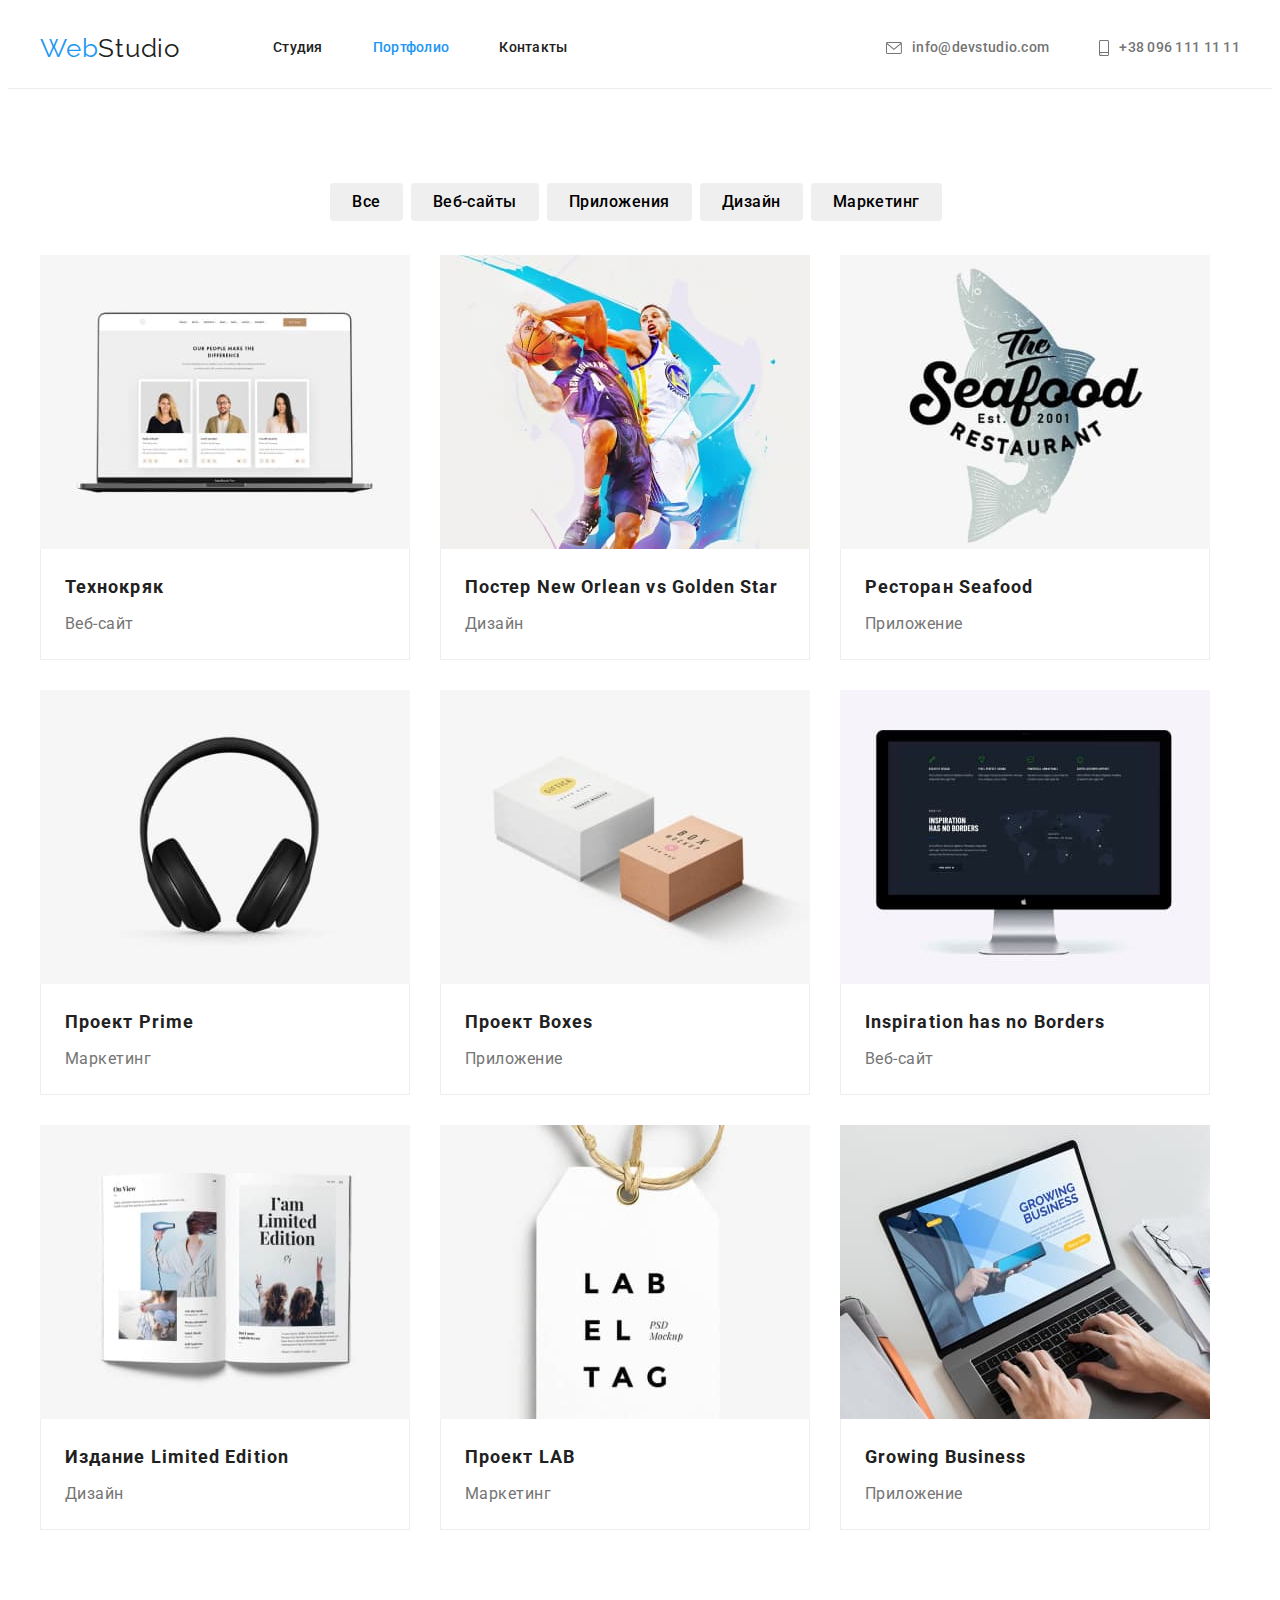
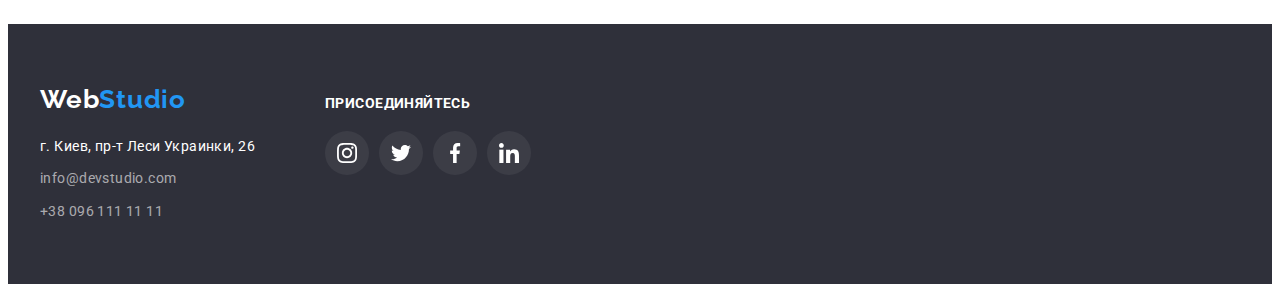
==== portfolio.html @ eb219b80 "Overlay add" ====
<!DOCTYPE html>
<html lang="ru">
<head>
    <meta charset="UTF-8">
    <meta http-equiv="X-UA-Compatible" content="IE=edge">
    <meta name="viewport" content="width=device-width, initial-scale=1.0">
    <title>Document</title>
    <link rel="preconnect" href="https://fonts.googleapis.com">
    <link rel="preconnect" href="https://fonts.gstatic.com" crossorigin>
    <link href="https://fonts.googleapis.com/css2?family=Raleway:wght@700&family=Roboto:wght@400;500;700;900&display=swap" rel="stylesheet">
    <link rel="stylesheet" href="https://cdnjs.cloudflare.com/ajax/libs/modern-normalize/1.1.0/modern-normalize.min.css" integrity="sha512-wpPYUAdjBVSE4KJnH1VR1HeZfpl1ub8YT/NKx4PuQ5NmX2tKuGu6U/JRp5y+Y8XG2tV+wKQpNHVUX03MfMFn9Q==" crossorigin="anonymous" referrerpolicy="no-referrer" />
    <link rel="stylesheet" href="./css/styles.css">
</head>
<body class="page">
    <!--Шапка сайта-->
    <header class="page-header">
        <div class="container main-nav">
        <a href="/" class="logo link">
        <p lang="en"> <span class="logo-header">Web</span>Studio</p> 
        </a>
        <nav class="nav-list">
        <ul class="site-nav list">
            <li class="item"><a href="./index.html" class="link">Студия</a></li>
            <li class="item"><a href="./portfolio.html" class="link current" >Портфолио</a></li>  
            <li class="item"><a href="" class="link" >Контакты</a></li>
        </ul>
        </nav>
        <ul class="phone-mail list">
            <li class="item" >
                <a class="mail-number link" href="mail:info@devstudio.com">
                    <svg class="icon-mail" width="16" height="12">
                        <use href="./images/sprite.svg#icon-envelope">
                        </use>
                    </svg>
                    info@devstudio.com</a>
            </li>
            <li class="item">
                <a class="mail-number link" href="tel:380961111111">
                        <svg class="icon-mail" width="10" height="16">
                            <use href="./images/sprite.svg#icon-smartphone">
                            </use>
                        </svg>+38 096 111 11 11</a>
            </li>
        </ul>
        </div>
    </header>
    <main>
        <!-- Фильтр -->
            <section class="section">
                <div class="container">
                <h1 hidden>portfolio</h1>
                    <ul class="button-list list">
                        <li  class="btn">
                            <button class="buttons" type="button">Все</button>
                        </li>
                        <li class="btn">
                            <button class="buttons" type="button">Веб-сайты</button>
                        </li>
                        <li class="btn">
                            <button class="buttons" type="button">Приложения</button>
                        </li>
                        <li class="btn">
                            <button class="buttons" type="button">Дизайн</button>
                        </li>
                        <li class="btn">
                            <button class="buttons" type="button">Маркетинг</button>
                        </li>
                    </ul>
        <!-- Галерея -->
            <ul class="galerry-list list">
                <li class="gallery">
                    <a class="links flex-elements" href="">
                    <div class="links-img">
                    <img src="./images-portfolio/image.jpg" alt="фото технокряк" width="370" height="294">
                    <p class="overlay">
                        Ресурс предлагает комплексные предложения с разным уровнем функционала и сервисов. Все это позволит посетителю получить исчерпывающие сведения о компании или частном лице.                    
                    </p>
                    </div>
                    <div class="names-pic">
                    <h3 class="name-pic">Технокряк</h3> 
                    <p class="kind-bussines">Веб-сайт</p>
                    </div>
                </a>
                </li>
                <li class="gallery"><a class="links flex-elements" href="">
                    <div class="links-img">
                    <img src="./images-portfolio/image1.jpg" alt="постер нба" width="370" height="294">
                    <p class="overlay">
                        Ресурс предлагает комплексные предложения с разным уровнем функционала и сервисов. Все это позволит посетителю получить исчерпывающие сведения о компании или частном лице.                    
                    </p>
                </div>
                    <div class="names-pic">
                    <h3 class="name-pic">Постер New Orlean vs Golden Star</h3>
                    <p class="kind-bussines">Дизайн</p>
                    </div>
                </a>
                </li>
                <li class="gallery"><a class="links flex-elements" href="">
                    <div class="links-img">
                    <img src="./images-portfolio/image2.jpg" alt="ресторан рыбный" width="370" height="294">
                    <p class="overlay">
                        Ресурс предлагает комплексные предложения с разным уровнем функционала и сервисов. Все это позволит посетителю получить исчерпывающие сведения о компании или частном лице.                    
                    </p>
                </div>
                    <div class="names-pic">
                    <h3 class="name-pic">Ресторан Seafood</h3>
                    <p class="kind-bussines" >Приложение</p>
                    </div>
                </a>
                </li>
                <li class="gallery"><a class="links flex-elements" href="">
                    <div class="links-img">
                    <img src="./images-portfolio/image3.jpg" alt="фото наушники" width="370" height="294">
                    <p class="overlay">
                        Ресурс предлагает комплексные предложения с разным уровнем функционала и сервисов. Все это позволит посетителю получить исчерпывающие сведения о компании или частном лице.                    
                    </p>
                </div>
                    <div class="names-pic">
                    <h3 class="name-pic">Проект Prime</h3>
                    <p class="kind-bussines" >Маркетинг</p>
                    </div>
                </a>
                </li>
                <li class="gallery"><a class="links flex-elements" href="">
                    <div class="links-img">
                    <img src="./images-portfolio/image4.jpg" alt="коробки" width="370" height="294">
                    <p class="overlay">
                        Ресурс предлагает комплексные предложения с разным уровнем функционала и сервисов. Все это позволит посетителю получить исчерпывающие сведения о компании или частном лице.                    
                    </p>
                </div>
                    <div class="names-pic">
                    <h3 class="name-pic">Проект Boxes</h3>
                    <p class="kind-bussines" >Приложение</p>
                    </div>
                </a>
                </li>
                <li class="gallery"><a class="links flex-elements" href="">
                    <div class="links-img">
                    <img src="./images-portfolio/image5.jpg" alt="компютер" width="370" height="294">
                    <p class="overlay">
                        Ресурс предлагает комплексные предложения с разным уровнем функционала и сервисов. Все это позволит посетителю получить исчерпывающие сведения о компании или частном лице.                    
                    </p>
                </div>
                    <div class="names-pic">
                    <h3 class="name-pic">Inspiration has no Borders</h3>
                    <p class="kind-bussines" >Веб-сайт</p>
                    </div>
                </a>
                </li>
                <li class="gallery"><a class="links flex-elements" href="">
                    <div class="links-img">
                    <img src="./images-portfolio/image6.jpg" alt="издание" width="370" height="294">
                    <p class="overlay">
                        Ресурс предлагает комплексные предложения с разным уровнем функционала и сервисов. Все это позволит посетителю получить исчерпывающие сведения о компании или частном лице.                    
                    </p>
                </div>
                    <div class="names-pic">
                    <h3 class="name-pic">Издание Limited Edition</h3>
                    <p class="kind-bussines" >Дизайн</p>
                    </div>
                </a>
                </li>
                <li class="gallery"><a class="links flex-elements" href="">
                    <div class="links-img">
                    <img src="./images-portfolio/image7.jpg" alt="проект лаб" width="370" height="294">
                    <p class="overlay">
                        Ресурс предлагает комплексные предложения с разным уровнем функционала и сервисов. Все это позволит посетителю получить исчерпывающие сведения о компании или частном лице.                    
                    </p>
                </div>
                    <div class="names-pic">
                    <h3 class="name-pic">Проект LAB</h3>
                    <p class="kind-bussines" >Маркетинг</p>
                    </div>
                </a>
                </li>
                <li class="gallery"><a class="links flex-elements" href="">
                    <div class="links-img">
                    <img src="./images-portfolio/image8.jpg" alt="фото ноутбука" width="370" height="294">
                    <p class="overlay">
                        Ресурс предлагает комплексные предложения с разным уровнем функционала и сервисов. Все это позволит посетителю получить исчерпывающие сведения о компании или частном лице.                    
                    </p>
                    </div>
                    <div class="names-pic">
                    <h3 class="name-pic">Growing Business</h3>
                    <p class="kind-bussines" >Приложение</p>
                    </div>
                </a>
                </li>
            </ul>
        </div>
        </section>
    </main>
    <footer class="footer">
        <div class="container foot-container">
            <div class="logo-adress-div">
        <a href="/" class="logo-footer">
            <p lang="en"> <span class="accentlogo">Web</span>Studio</p> 
        </a>
        <address class="adresses">
            <a class="street-adress link" href="https://www.google.com.ua/maps/place/%D0%B1%D1%83%D0%BB.+%D0%9B%D0%B5%D1%81%D0%B8+%D0%A3%D0%BA%D1%80%D0%B0%D0%B8%D0%BD%D0%BA%D0%B8,+26,+%D0%9A%D0%B8%D0%B5%D0%B2,+02000/@50.4258152,30.5366192,16.56z/data=!4m5!3m4!1s0x40d4cf0e033ecbe9:0x57a4dffefec77da0!8m2!3d50.4265807!4d30.5383858">
                г. Киев, пр-т Леси Украинки, 26 
            </a>
            <a href="mail:info@devstudio.com" class="contacts-footer link">info@devstudio.com</a>
            <a href="tel:380961111111" class="contacts-footer link">+38 096 111 11 11</a>
        </address>
            </div>
        <div class="come-links">
            <h2 class="come-in">присоединяйтесь</h2>
        <ul class="social-list list footer-list">
            <li class="social-list-item-footer">
                <a class="social-list-link-footer" href="">
                <svg class="social-list-icon-footer" width="20" height="20">
                    <use href="images/sprite.svg#icon-instagram">
                    </use>
                </svg>
                </a>
            </li>
            <li class="social-list-item-footer">
                <a class="social-list-link-footer" href="">
                <svg class="social-list-icon-footer" width="20" height="20">
                    <use href="images/sprite.svg#icon-twitter">
                    </use>
                </svg>
                </a>
            </li>
            <li class="social-list-item-footer">
                <a class="social-list-link-footer" href="">
                <svg class="social-list-icon-footer" width="20" height="20">
                    <use href="images/sprite.svg#icon-facebook">
                    </use>
                </svg>
                </a>
            </li>
            <li class="social-list-item-footer">
                <a class="social-list-link-footer" href="">
                <svg class="social-list-icon-footer" width="20" height="20">
                    <use href="images/sprite.svg#icon-linkedin">
                    </use>
                </svg>
                </a>
            </li>
        </ul>
        </div>
        </div>
    </footer>
</body>
</html>
---- css/styles.css ----
:root {
    --primary-font-family: "Roboto", sans-serif;
    --secondary-font-family: "Raleway", sans-serif;
    --primary-text-color: #212121;
    --secondary-text-color: #757575;
    --primary-white-color: #FFFFFF;
    --primary-bcg-color: #2F303A;
    --accent-color: #2196F3;
    --secondary-accent-color: #188CE8;
    --secondary-bcg-color: #F5F4FA;
    --primary-border-color: #EEEEEE;
    --primary-icon-color: #AFB1B8;
}

.container {
    margin-left: auto;
    margin-right: auto;
    width: 1200px;
    padding: 0 15px;
}

.section {
    padding-top: 94px;
    padding-bottom: 94px;
}

/* Logo */
.logo {
    color: var(--primary-text-color);

    font-family: Raleway, sans-serif;
    font-size: 26px;
    line-height: 1.19;
    letter-spacing: 0.03em;
    text-decoration: none;
}

.page-header {
    border-bottom: 1px solid #ECECEC;
}
/* Утилиты */
.list {
    padding: 0;
    margin: 0;
    list-style: none;
}

.main-nav {
    display: flex;
    align-items: center;
}

.logo-header {
    color: var(--accent-color);
    text-decoration: none;
}

.page {
    background-color: var(--primary-white-color);
    color: var(--secondary-text-color);
    font-family: var(--primary-font-family);
    font-size: 14px;
    line-height: 1.14;
    letter-spacing: 0.02em;
}


.site-nav .link {
        display: block;
        padding-top: 32px;
        padding-bottom: 32px;

        color: var(--primary-text-color);
        font-weight: 500;
}

.site-nav .link.current {
    color: var(--accent-color);
}

.link {
    text-decoration: none;
}



.icon-mail {
    margin-right: 10px;
    fill: currentColor;
}

.item {
    display: flex;
    color: var(--secondary-text-color);
    align-items: center;

}


.mail-number {
    display: flex;
    color: var(--secondary-text-color);
    font-weight: 500;
    text-decoration: none;
    padding-top: 32px;
    padding-bottom: 32px;
    display: flex;
    align-items: center;
}

.mail-number:hover .icon-mail,
.mail-number:focus .icon-mail {
    fill: var(--accent-color);
}

.mail-number:hover,
.mail-number:focus {
    color: var(--accent-color);
}


.phone-mail {
    display: flex;
    margin-left: auto;
}

.phone-mail .item+ .item {
    margin-left: 50px;
}


.site-nav .link:hover, 
.site-nav .link:focus {
    color: var(--accent-color)
}
.site-nav .link .current {
    color: var(--accent-color)
    
}


.site-nav .item:not(:last-child) {
    margin-right: 50px;
}

.site-nav {
    display: flex;
    font-weight: 500;
    letter-spacing: 0.02em;
    text-decoration: none;


}

.nav-list {
    margin-left: 93px;
}


h1,h2,h3,h4,h5,h6,p,ul {
    margin-top: 0;
    margin-bottom: 0;
    padding-left: 0;
}

img {
    display: block;
}

/* Hero */
.hero-title { 
    color: var(--primary-white-color);
    font-weight: 900;
    font-size: 44px;
    line-height: 1.36;
    text-align: center;
    letter-spacing: 0.06em;
    text-transform: uppercase;
    width: 696px;
    margin: 0 auto;
    margin-bottom: 30px;
}

.hero {
    text-align: center;
    background-color: var(--primary-bcg-color);
    padding: 200px 0;

    max-width: 1600px;
    height: 600px;
    margin-left: auto;
    margin-right: auto;
    background-image: linear-gradient(
        to right, 
        rgba(47, 48, 58, 0.4),
        rgba(47, 48, 58, 0.4)
        ), 
        url("../images/image\ hero.jpg");
        background-repeat: no-repeat;
        background-position: center;
        background-size: cover;
        background-color: #C4C4C4;
    

}

/* Наши сильные качества */
.quality-list {

    color: var(--secondary-text-color);
    display: flex;
    align-items: center;
    
}

.thumb {
    background: #F5F4FA;
    border-radius: 4px;
    margin-bottom: 30px;
    display: flex;
    align-items: center;
    justify-content: center;
    height: 120px;

}





.quality {
    padding-bottom: 0;
}



.title {
    margin-top: 0;
    margin-bottom: 10px;
    color: var(--primary-text-color);
    font-weight: bold;
    letter-spacing: 0.03em;
    text-transform: uppercase;
    font-size: 14px;
}
.quality-list .text {
    font-size: 14px;
    line-height: 1.7;
    letter-spacing: 0.03em;
}

.text {
    margin-top: 0;
    margin-bottom: 0;

}

.title-text {
    margin-right: 30px;
}
.title-text:last-child {
    margin-right: 0;
}



/* Examples */
.service-title {
    color: var(--primary-text-color);
    font-weight: bold;
    font-size: 36px;
    line-height: 1.17;
    text-align: center;
    letter-spacing: 0.03em;
    text-decoration: none;
    margin-top: 0;
    margin-bottom: 50px;
}

.fon-text {
    color: #FFFFFF;
    padding: 27px 82px;
    text-align: center;
    position: absolute;
    height: 70px;
    width: 100%;
    bottom: 0;
    left: 0;

    background: rgba(47, 48, 58, 0.8);
    
    font-weight: 700;
    font-size: 14px;
    line-height: 16px;
    text-transform: uppercase;
}


.img-apps-list {
    position: relative
}

.img-apps {
    position: relative;


}
.images-comp {
}

.list-image {
    display: flex;
    justify-content: space-between;
}


.images-comp:not(:last-child) {
margin-right: 30px;
}

/* Button */
.button {
    color: var(--primary-white-color);
    background-color: var(--accent-color);
    font-weight: bold;
    font-size: 16px;
    line-height: 1.87;
    text-align: center;
    cursor: pointer;
    box-shadow: 0px 4px 4px rgba(0, 0, 0, 0.15);
    border-radius: 4px;
    padding: 10px 32px;
    min-width: 200px;
    border: none;
}

.button:hover,
.button:focus {
    background-color: var(--secondary-accent-color);
}


.our-team {
    background-color: var(--secondary-bcg-color);


}

.team-title {
    color: var(--primary-text-color);
    background-color: var(--secondary-bcg-color);
    font-weight: bold;
    font-size: 36px;
    line-height: 1.17;
    text-align: center;
    letter-spacing: 0.03em;

    margin-bottom: 50px;
}

.teammate {
    color: var(--primary-text-color);
    font-weight: 500;
    font-size: 16px;
    line-height: 1.18;
    text-align: center;
    letter-spacing: 0.03em;
    margin-bottom: 10px;
}

.teammates {
    padding-top: 30px;
    padding-bottom: 30px;
}

.team {
    display: flex;
    justify-content: space-between;
}


.team-img {
    margin-right: 30px;

}

.list-command {
    width: 270px;
    background-color: var(--primary-white-color);
    margin-right: 30px;
    
    filter: drop-shadow(0px 4px 4px rgba(0, 0, 0, 0.25));

}

.position {
    color: var(--secondary-text-color);
    font-size: 16px;
    line-height: 1.18;
    text-align: center;
    letter-spacing: 0.03em;
    margin-bottom: 16px;
}

.social-list {
    justify-content: center;
    display: flex;
}

.social-list-link {
    display: flex;
    align-items: center;
    justify-content: center;
    width: 44px;
    height: 44px;
    background-color: var(--primary-white-color);
    border-radius: 50%;
}

.social-list-item:not(:last-child) {
    margin-right: 10px;
}

.social-list-icon {
    fill: var(--primary-icon-color);
}

.social-list-link:hover,
.social-list-link:focus {
    background-color: var(--accent-color);
}

.social-list-link:hover .social-list-icon,
.social-list-link:focus .social-list-icon {
    fill: var(--primary-white-color);
}

/* ---Постоянные клиенты--- */

.actions {
    display: flex;
    list-style: none;
    justify-content: center;
}

.icons {
    color: #AFB1B8;
    border: 1px solid #AFB1B8;
    border-radius: 4px;
    padding-left: 32px;
    padding-right: 32px;
    padding-top: 16px;
    padding-bottom: 16px;
    display: block;

}

.icons:hover,
.icons:focus {
    color: var(--accent-color);
    border-color: var(--accent-color);
    filter: drop-shadow(0px 4px 4px rgba(0, 0, 0, 0.25));
}


.icons-list {
    fill: currentColor;
}


.icons-item:not(:last-child) {
    margin-right: 30px;
    }



.footer {
    background-color: var(--primary-bcg-color);
    padding: 60px 0;


}

.logo-footer {
    color: var(--accent-color);
    font-family: Raleway;
    font-weight: bold;
    font-size: 26px;
    line-height: 1.19;
    letter-spacing: 0.03em;
    text-decoration: none;
}

.street-adress {
    font-style: normal;
    color: var(--primary-white-color);
    font-size: 14px;
    line-height: 1.7;
    letter-spacing: 0.03em;
    margin-bottom: 9px;


}

.come-in {
    font-family: Roboto;
    font-style: normal;
    font-weight: bold;
    font-size: 14px;
    line-height: 16px;
    letter-spacing: 0.03em;
    text-transform: uppercase;
    color: var(--primary-white-color)
}

.foot-container {
    display: flex;
    align-items: baseline;

 
}

.logo-adress-div {
    flex-direction:column;
    margin-right: 70px;




}

.social-list-item-footer {

}

.come-links {
    display: flex;
    flex-direction:column;


}

.come-in {
    margin-bottom: 20px;
}



.social-list-item-footer {
    margin-right: 10px;
}

.social-list-link-footer {
    display: flex;
    align-items: center;
    justify-content: center;
    width: 44px;
    height: 44px;
    background-color: #ffffff10;
    border-radius: 50%;
}



.social-list-icon-footer {
    fill: var(--primary-white-color);
}

.social-list-link-footer:hover,
.social-list-link-footer:focus {
    background-color: var(--accent-color);
}






.contacts-footer {
    font-size: 14px;
    line-height: 1.7;
    letter-spacing: 0.03em;

    color: rgba(255, 255, 255, 0.6);
}

.contacts-footer:not(:last-child) {
    margin-bottom: 9px;
}

.accentlogo {
    color: var(--primary-white-color);
}

.adresses {
    display: flex;
    flex-direction: column;
    font-style: normal;
    margin-top: 20px;

}


/* Portfolio */

.button-list {
    color: var(--primary-text-color);
    font-weight: 500;
    font-size: 16px;
    line-height: 1.62;
    letter-spacing: 0.03em;

    display: flex;
    margin-bottom: 34px;
    justify-content: center;
}

.buttons {
    font-family: inherit;
    font-weight: 500;
    font-size: 16px;
    line-height: 1.62;
    text-align: center;
    letter-spacing: 0.03em;
    
    cursor: pointer;
    border: none;
    padding: 6px 22px;
    border-radius: 4px;
}

.btn:hover,
.btn:focus {
    
}


.galerry-list {
    display: flex;
    flex-wrap: wrap;
}




.flex-elements{
    display: block;
    width: 370px;
 

}



.name-pic {
    color: var(--primary-text-color);
    font-weight: bold;
    font-size: 18px;
    line-height: 2;
    letter-spacing: 0.06em;

    margin-bottom: 4px;
}

.names-pic {
    padding-top: 20px;
    padding-bottom: 20px;
    padding-left: 24px;
    padding-right: 24px;
    border-bottom: 1px solid var(--primary-border-color);
    border-left: 1px solid var(--primary-border-color);
    border-right: 1px solid var(--primary-border-color);

}
.flex-elements:hover {
    box-shadow: 0px 1px 1px rgba(0, 0, 0, 0.12), 0px 4px 4px rgba(0, 0, 0, 0.06), 1px 4px 6px rgba(0, 0, 0, 0.16);

}


.gallery:not(:nth-child(3n)) {
    margin-right: 30px;
}

.gallery:nth-last-child(-n +3) {
    margin-bottom: 0;
}

.gallery {
    margin-bottom: 30px;
}

.overlay {
    position: absolute;
    padding: 63px 24px;
    text-align: center;
    width: 100%;
    height: 100%;
    top: 0;
    left: 0;
    height: 294px;
    width: 100%;

    overflow: hidden;


    background: rgba(33, 150, 243, 0.9);

    font-weight: 400;
    font-size: 18px;
    line-height: 28px;

    letter-spacing: 0.03em;

    color: #FFFFFF;

    transform: translateY(100%);
    transition: transform 250ms cubic-bezier(0.4, 0, 0.2, 1);
}

.links:hover .overlay,
.links:focus .overlay {
    transform: translateY(0%);
}


.links-img {
    position: relative;
    overflow: hidden;
}

.kind-bussines {
    color: var(--secondary-text-color);
    font-size: 16px;
    line-height: 1.87;
    letter-spacing: 0.03em;
}

.links {
    text-decoration: none;
}

.buttons:hover,
.buttons:focus {
    background-color: var(--secondary-accent-color);
    color: var(--primary-white-color);
    background: #2196F3;
    box-shadow: 0px 3px 1px rgba(0, 0, 0, 0.1), 0px 1px 2px rgba(0, 0, 0, 0.08), 0px 2px 2px rgba(0, 0, 0, 0.12);
    border-radius: 4px;
}

.buttons {
    border: none;
    margin-right: 8px;
}

.buttons

.btn {
    margin-right: 8px;
}
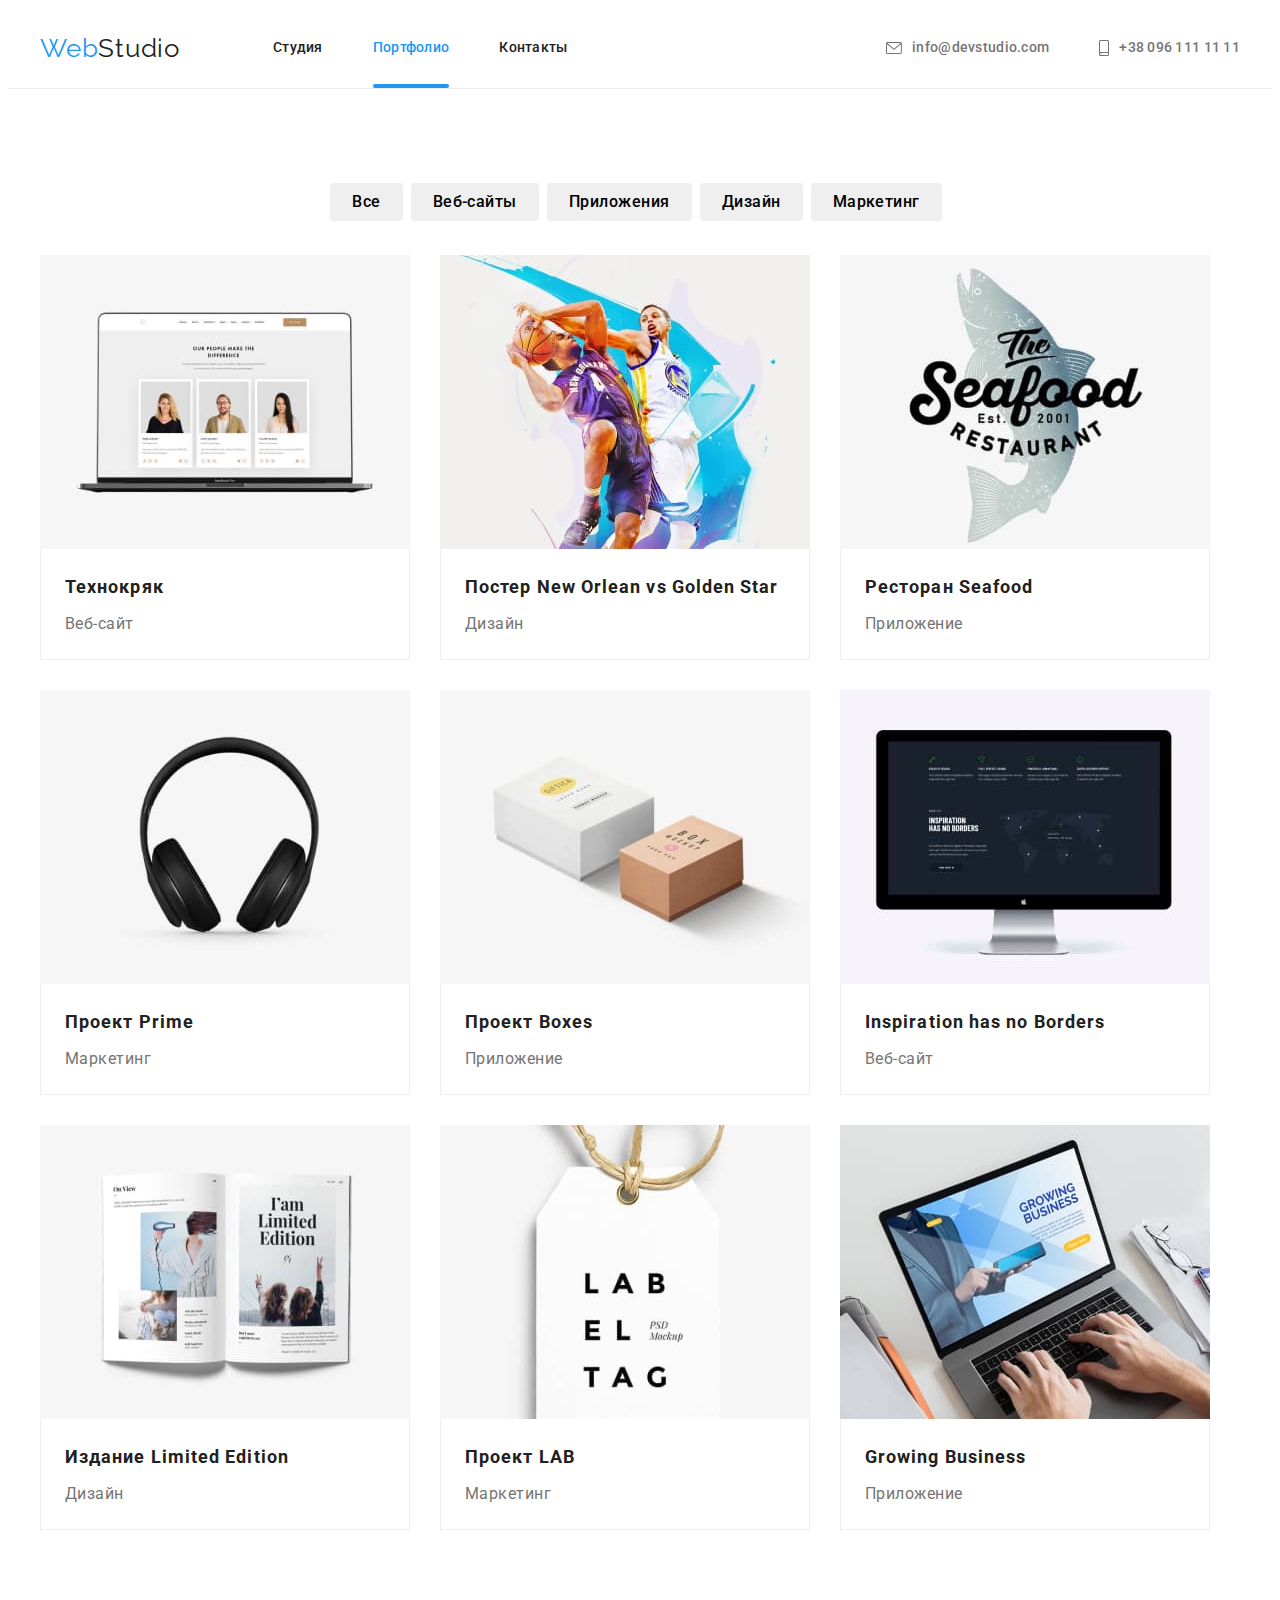
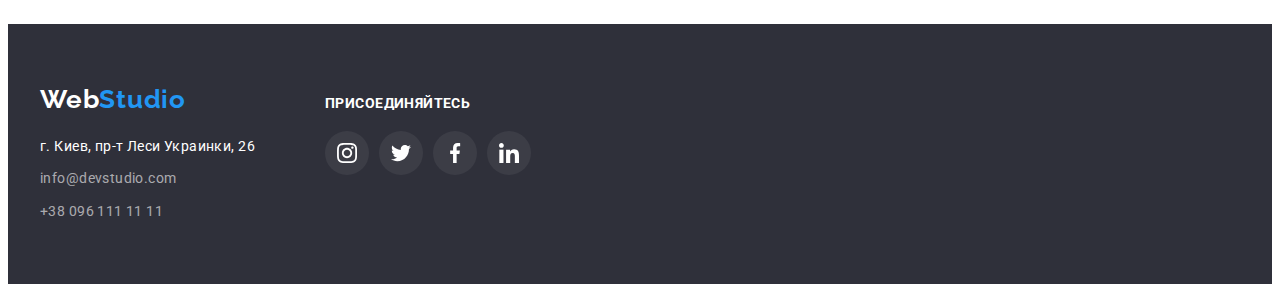
==== commit 8512c7e7: "overlay, line navigation" ====
--- a/portfolio.html
+++ b/portfolio.html
@@ -20,9 +20,9 @@
         </a>
         <nav class="nav-list">
         <ul class="site-nav list">
-            <li class="item"><a href="./index.html" class="link">Студия</a></li>
-            <li class="item"><a href="./portfolio.html" class="link current" >Портфолио</a></li>  
-            <li class="item"><a href="" class="link" >Контакты</a></li>
+            <li class="item"><a href="./index.html" class="link link-line">Студия</a></li>
+            <li class="item"><a href="./portfolio.html" class="link link-line current" >Портфолио</a></li>  
+            <li class="item"><a href="" class="link link-line" >Контакты</a></li>
         </ul>
         </nav>
         <ul class="phone-mail list">
--- a/css/styles.css
+++ b/css/styles.css
@@ -82,6 +82,26 @@
     text-decoration: none;
 }
 
+.link-line {
+    position: relative;
+}
+
+.link-line.current::after {
+    content: '';
+
+    display: block;
+    width: 100%;
+    height: 4px;
+    background: #2196F3;
+    border-radius: 2px;
+
+    left: 0;
+    bottom: 0;
+
+    position: absolute;
+
+}
+
 
 
 .icon-mail {
@@ -114,8 +134,9 @@
 }
 
 .mail-number:hover,
-.mail-number:focus {
+.mail-number:focus {    
     color: var(--accent-color);
+    transition: 250ms cubic-bezier(0.4, 0, 0.2, 1);
 }
 
 
@@ -131,9 +152,11 @@
 
 .site-nav .link:hover, 
 .site-nav .link:focus {
+    transition: 250ms cubic-bezier(0.4, 0, 0.2, 1);
     color: var(--accent-color)
 }
 .site-nav .link .current {
+    transition: 250ms cubic-bezier(0.4, 0, 0.2, 1);
     color: var(--accent-color)
     
 }
@@ -336,6 +359,7 @@
 
 .button:hover,
 .button:focus {
+    transition: 500ms cubic-bezier(0.4, 0, 0.2, 1);
     background-color: var(--secondary-accent-color);
 }
 
@@ -427,11 +451,13 @@
 
 .social-list-link:hover,
 .social-list-link:focus {
+    transition: 250ms cubic-bezier(0.4, 0, 0.2, 1);
     background-color: var(--accent-color);
 }
 
 .social-list-link:hover .social-list-icon,
 .social-list-link:focus .social-list-icon {
+    transition: 250ms cubic-bezier(0.4, 0, 0.2, 1);
     fill: var(--primary-white-color);
 }
 
@@ -457,6 +483,7 @@
 
 .icons:hover,
 .icons:focus {
+    transition: 250ms cubic-bezier(0.4, 0, 0.2, 1);
     color: var(--accent-color);
     border-color: var(--accent-color);
     filter: drop-shadow(0px 4px 4px rgba(0, 0, 0, 0.25));
@@ -568,6 +595,8 @@
 
 .social-list-link-footer:hover,
 .social-list-link-footer:focus {
+    transition: 250ms cubic-bezier(0.4, 0, 0.2, 1);
+
     background-color: var(--accent-color);
 }
 
@@ -629,10 +658,6 @@
     border-radius: 4px;
 }
 
-.btn:hover,
-.btn:focus {
-    
-}
 
 
 .galerry-list {
@@ -673,6 +698,7 @@
 
 }
 .flex-elements:hover {
+    transition: 250ms cubic-bezier(0.4, 0, 0.2, 1);
     box-shadow: 0px 1px 1px rgba(0, 0, 0, 0.12), 0px 4px 4px rgba(0, 0, 0, 0.06), 1px 4px 6px rgba(0, 0, 0, 0.16);
 
 }
@@ -747,6 +773,7 @@
     background: #2196F3;
     box-shadow: 0px 3px 1px rgba(0, 0, 0, 0.1), 0px 1px 2px rgba(0, 0, 0, 0.08), 0px 2px 2px rgba(0, 0, 0, 0.12);
     border-radius: 4px;
+    transition: 250ms cubic-bezier(0.4, 0, 0.2, 1);
 }
 
 .buttons {
@@ -758,4 +785,47 @@
 
 .btn {
     margin-right: 8px;
+}
+
+.backdrop {
+    position: fixed;
+    top: 0;
+    left: 0;
+    width: 100vw;
+    height: 100vh;
+    background-color: rgba(0, 0, 0, 0.2);
+    transition: opacity 250ms cubic-bezier(0.4, 0, 0.2, 1), visibility 250ms cubic-bezier(0.4, 0, 0.2, 1);
+
+}
+
+.backdrop.is-hidden {
+    opacity: 0;
+    visibility: hidden;
+    pointer-events: none;
+}
+
+.modal {
+    position: absolute;
+    top: 50%;
+    left: 50%;
+    transform: translate(-50%, -50%);
+    width: 528px;
+    height: 581px;
+    background-color: rgb(255, 255, 255)
+}
+
+.modal-close-btn {
+    position: absolute;
+    top: 8px;
+    right: 8px;
+    width: 30px;
+    height: 30px;
+    border-radius: 50%;
+    border: 1px solid #0000001A;
+    background-color: transparent;
+    padding: 0;
+    display: flex;
+    justify-content: center;
+    align-items: center;
+    cursor: pointer;
 }